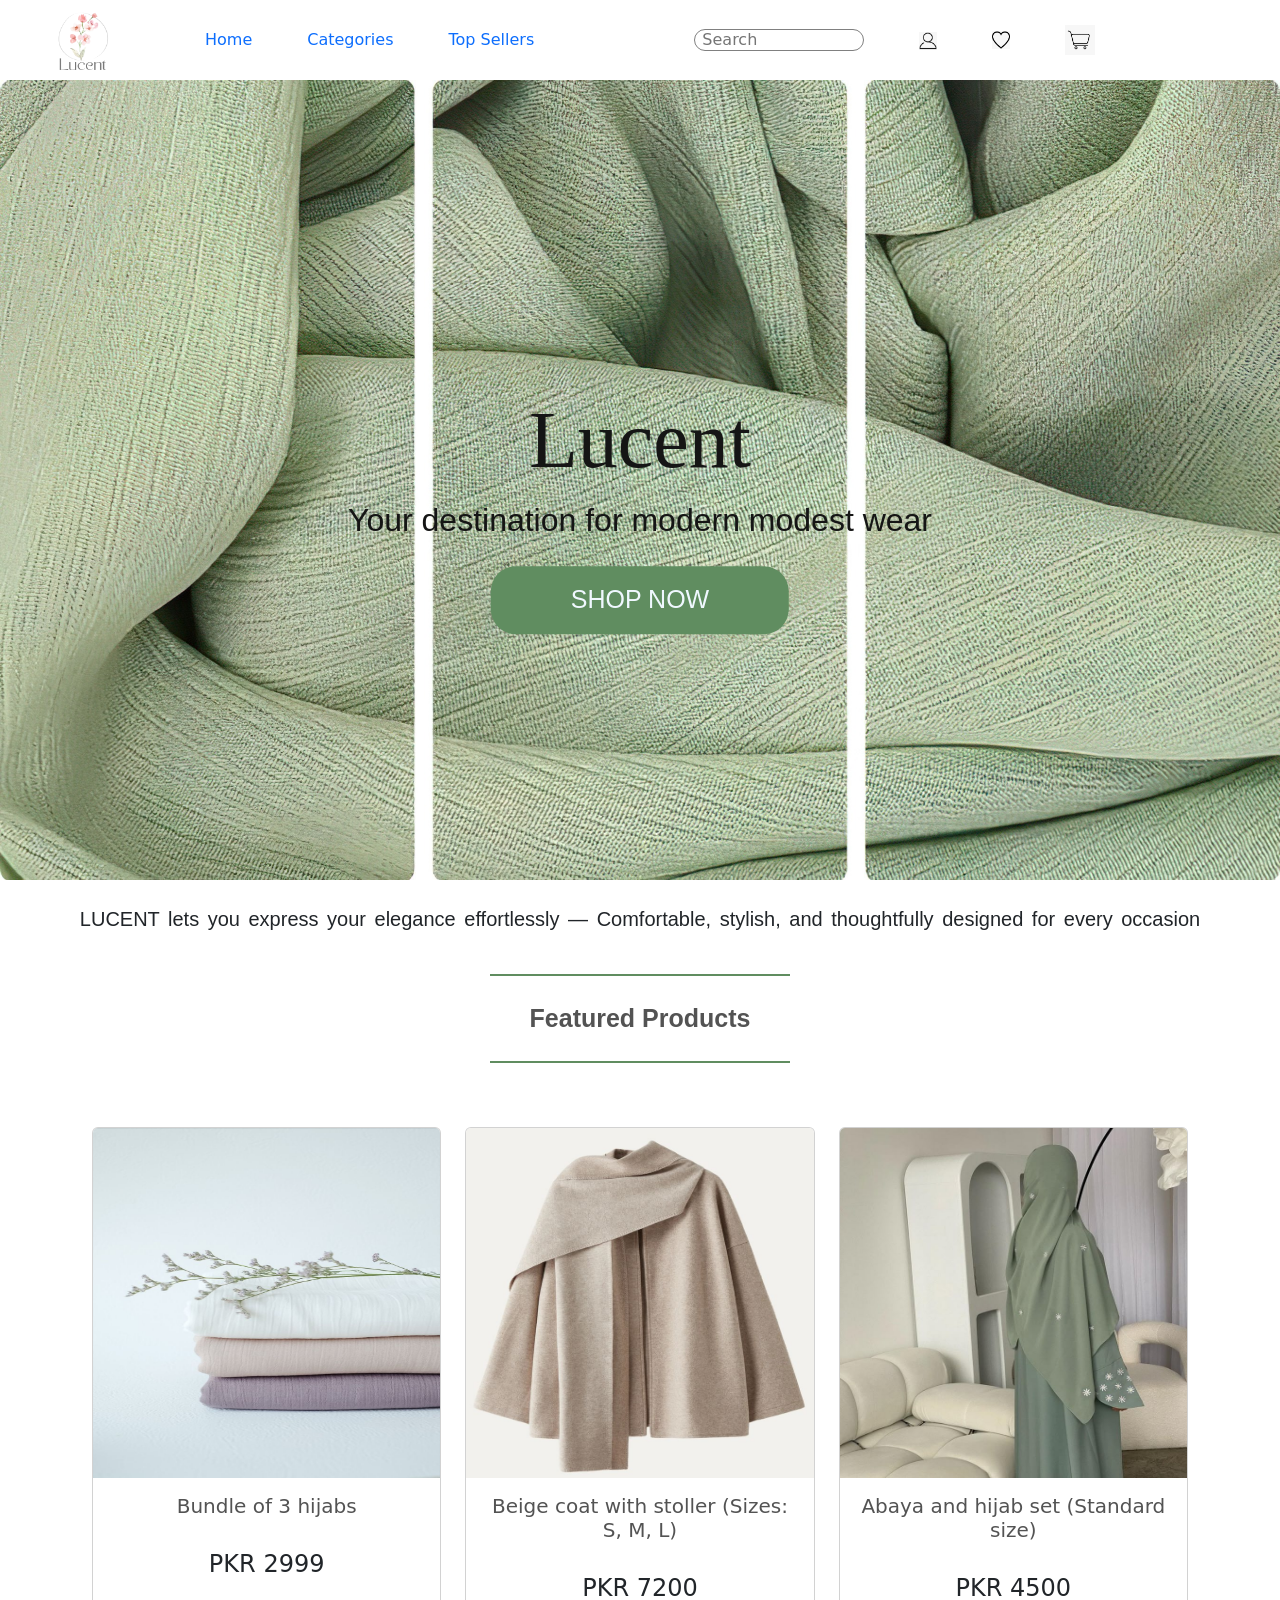
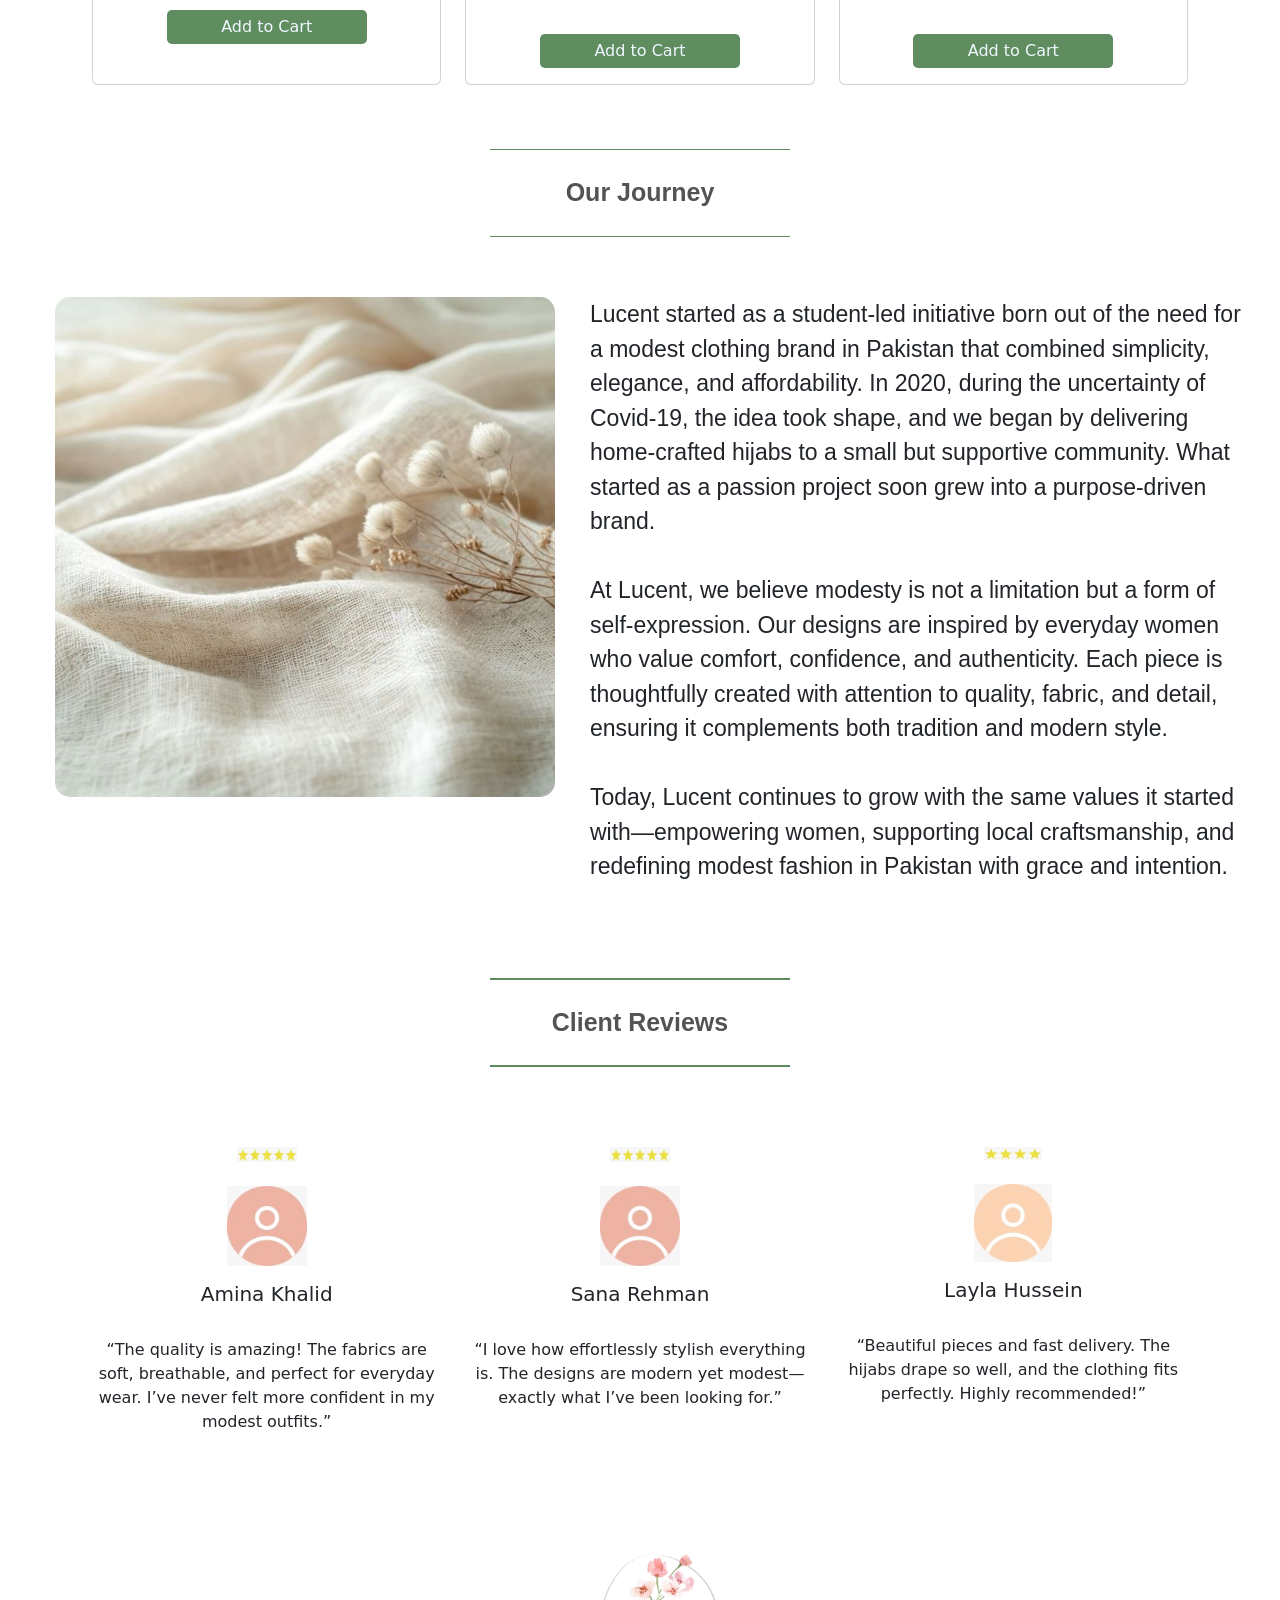
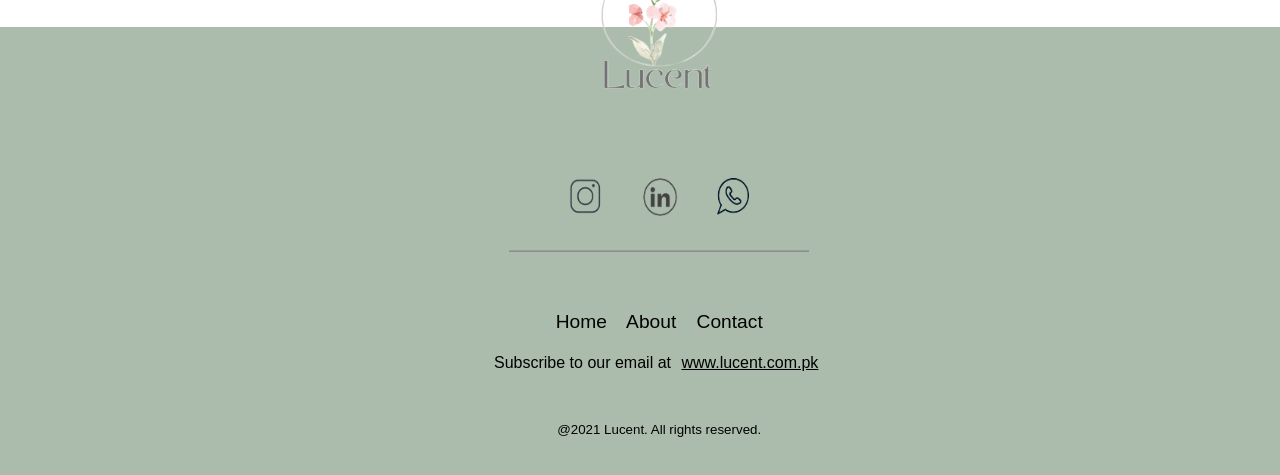
==== index.html @ 04e6137a "file name changed" ====
<!DOCTYPE html>
<html>

    <head>
        <meta name="viewport" content="width=device-width, initial-scale=1">
        <title>Lucent | Home</title>
        <link rel="stylesheet" href="css/homepage.css">
        <link rel="stylesheet" href="https://cdn.jsdelivr.net/npm/bootstrap@5.3.2/dist/css/bootstrap.min.css">
    </head>

    <header>
        <div class="header" >
            <img src="img/logo.jpeg" alt="logo" width="150" height="150">
            <div class="items"><a href="homepage.html">Home</a></div>
            <div class="items"><a href="categories2.html">Categories</a></div>
            <div class="items"><a href="topsellers.html">Top Sellers</a></div>
            <div style="width:50px;"></div>
            <input type="text" class="search_bar" placeholder=" Search">
            <a href="login.html"><img class="logo" src="img/account.jpeg" alt="account icon" width="18" height="18"></a>
            <img class="logo" src="img/favorites.jpeg" alt="favourites" width="18" height="18">
            <a href="cartpage.html"><img class="logo" src="img/cart.jpeg" alt="cart icon" width="30" height="30"></a>
        </div>
    </header>

    <body style="padding-top: 80px;">
        <div class="homepage_img">
            <img src="img/homepage.jpeg" alt="home page picture" width="100%" height="800">
            <div class="centered">Lucent</div>
            <div class="tagline">Your destination for modern modest wear</div>
            <button class="shop_now">SHOP NOW</button>
        </div>

        <br>
        <p class="p">LUCENT lets you express your elegance effortlessly — Comfortable, stylish, and thoughtfully designed for every occasion</p>
        <br>

        <div class="heading">
            <div class="line"></div><br>
            <p class="heading-text"><b>Featured Products</b></p><br>
            <div class="line"></div>
        </div>

        <div class="row row-cols-md-3 g-4" style="margin: 20px; height: 550px; padding: 60px; padding-top: 20px;">
          <div class="col">
            <div class="card h-100">
                <img src="img/hijab-bundle.jpeg" class="card-img-top" alt="img1" height="350px">
                <div class="card-body text-center">
                    <h5 class="card-title" style="text-align: center; color: rgb(83, 83, 83);">Bundle of 3 hijabs</h5><br>
                    <h4 class="card-text" style="text-align: center;">PKR 2999</h4><br>
                    <a href="cartpage.html">
                        <button class="button" >Add to Cart</button>
                    </a>
                </div>
            </div>
          </div>
          <div class="col">
            <div class="card h-100">
                <img src="img/coat.jpeg" class="card-img-top" alt="img2" height="350px">
                <div class="card-body text-center">
                    <h5 class="card-title" style="text-align: center; color: rgb(83, 83, 83);">Beige coat with stoller (Sizes: S, M, L)</h5><br>
                    <h4 class="card-text" style="text-align: center;">PKR 7200</h4><br>
                    <a href="cartpage.html">
                        <button class="button" >Add to Cart</button>
                    </a>
                </div>
            </div>
          </div>
          <div class="col">
            <div class="card h-100">
                <img src="img/abaya&hijab.jpeg" class="card-img-top" alt="img2" height="350px">
                <div class="card-body text-center">
                    <h5 class="card-title" style="text-align: center; color: rgb(83, 83, 83);">Abaya and hijab set (Standard size)</h5><br>
                    <h4 class="card-text" style="text-align: center;">PKR 4500</h4><br>
                    <a href="cartpage.html">
                        <button class="button" >Add to Cart</button>
                    </a>
                </div>
            </div>
          </div>
        </div>
        <br><br><br><br>

        <div class="heading">
            <div class="line"></div><br>
            <p class="heading-text"><b>Our Journey</b></p><br>
            <div class="line"></div>
        </div>

        <div class="journey">
            <img style="border-radius: 15px; margin-left: 30px;" src="img/about-us.jpeg" alt="img4" width="700px" height="500px">
            <div style="text-align: left; font-family: Arial, Helvetica, sans-serif; font-size: 23px; padding-left: 35px;">Lucent started as a student-led initiative born out of the need for a modest clothing brand in Pakistan that combined simplicity, elegance, and affordability. In 2020, during the uncertainty of Covid-19, the idea took shape, and we began by delivering home-crafted hijabs to a small but supportive community. What started as a passion project soon grew into a purpose-driven brand.
<br><br>At Lucent, we believe modesty is not a limitation but a form of self-expression. Our designs are inspired by everyday women who value comfort, confidence, and authenticity. Each piece is thoughtfully created with attention to quality, fabric, and detail, ensuring it complements both tradition and modern style.
<br><br>Today, Lucent continues to grow with the same values it started with—empowering women, supporting local craftsmanship, and redefining modest fashion in Pakistan with grace and intention.<br><br></div>
        </div>

        <div class="heading">
            <div class="line"></div><br>
            <p class="heading-text"><b>Client Reviews</b></p><br>
            <div class="line"></div>
        </div>

        <div style="padding: 60px; padding-left: 60px; padding-right: 60px; margin: 20px;" class="card-group text-center">
            <div style="align-items: center; border: none; border-right: 1px; height: 400px;" class="card">
                <img src="img/5-stars.jpeg" alt="5 stars" width= "60px" height="15px"><br>
                <img src="img/profile1.jpeg" alt="generic avatar" width="80px" height="80px">
                <div class="card-body">
                    <h5 class="card-title">Amina Khalid</h5><br>
                    <p class="card-text">“The quality is amazing! The fabrics are soft, breathable, and perfect for everyday wear. I’ve never felt more confident in my modest outfits.”</p>
                </div>
            </div>
            <div style="align-items: center; border: none; border-right: 1px; height: 400px;" class="card">
                <img src="img/5-stars.jpeg" alt="5 stars" width= "60px" height="15px"><br>
                <img src="img/profile2.jpeg" alt="generic avatar" width="80px" height="80px">
                <div class="card-body">
                    <h5 class="card-title">Sana Rehman</h5><br>
                    <p class="card-text">“I love how effortlessly stylish everything is. The designs are modern yet modest—exactly what I’ve been looking for.”</p>
                </div>
            </div>
            <div style="align-items: center; border: none; border-right: 1px; height: 400px;" class="card">
                <img src="img/4-stars.jpeg" alt="4 stars" width= "58px" height="13px"><br>
                <img src="img/profile3.jpeg" alt="generic avatar" width="78px" height="78px">
                <div class="card-body">
                    <h5 class="card-title">Layla Hussein</h5><br>
                    <p class="card-text">“Beautiful pieces and fast delivery. The hijabs drape so well, and the clothing fits perfectly. Highly recommended!”</p>
                </div>
            </div>
        </div>

        <div class="footer">
            <img class="footer-logo" src="img/logo.jpeg" alt="footer logo" width="350" height="350"><br><br>
            <img class="footer-icons" src="img/icons.png" alt="social media icons" width="180px" height="60">
            <img class="footer-line" src="img/horizontal-line.jpeg" width="300">
            <div style="font-size: larger; word-spacing: 15px;" class="footer-items">Home About Contact</div>
            <div style="top: 75%;" class="footer-items">Subscribe to our email at <button style="text-decoration: underline; border: none; background-color:rgb(172, 188, 172); border-radius: 12px;"> www.lucent.com.pk</button></div>
            <div style="top: 90%; font-size: smaller;" class="footer-items">@2021 Lucent. All rights reserved.</div>
        </div>

    </body>

</html>
---- css/homepage.css ----
.header {
    display: flex;
    position: fixed;
    z-index: 1000;
    background-color: white;
    top: 0px;
    margin: 0px;
    width: 100%;
    flex-direction: row;
    flex-wrap: nowrap;
    align-items: center;
    font-size: medium;
    height: 80px;
    gap: 55px;
}

a, a:visited {
    color: inherit;
    text-decoration: none !important; 
}

a:hover {
    cursor: pointer;
    text-decoration: underline;
}

.items:hover {
    cursor: pointer;
    text-decoration: underline;
}

.logo:hover {
    cursor: pointer;
    background-color: rgb(239, 238, 238);
    border-radius: 20%;
    border-color: rgb(239, 238, 238);
}

.search_bar {
    width: 170px;
    height: 22px;
    border-style: ridge;
    border-width: 1px;
    border-color: gray;
    border-radius: 15px;
}

.search_bar:focus {
    outline: auto;
    outline-width: 1px;
    outline-color: gray;
}

.homepage_img {
    display: flex;
    flex-direction: column;
    position: relative;
    align-items: center;
}

.centered {
    display: block;
    position: absolute;
    color: rgb(21, 21, 21);
    font-size: 80px;
    font-family: kalnia;
    top: 45%;
    left: 50%;
    transform: translate(-50%, -50%);
}

.tagline {
    position: absolute;
    color: rgb(21, 21, 21);
    font-size: 32px;
    font-family: Arial, Helvetica, sans-serif;
    top: 55%;
    left: 50%;
    transform: translate(-50%, -50%);
}

.shop_now {
    position: absolute;
    background-color: rgb(96, 141, 96);
    font-size: 25px;
    padding: 15px 80px;
    font-family: Arial, Helvetica, sans-serif;
    color: aliceblue;
    border: none;
    cursor: pointer;
    border-radius: 25px;
    top: 65%;
    left: 50%;
    transform: translate(-50%, -50%);
}

.shop_now:hover {
    cursor: pointer;
    background-color: rgb(194, 141, 141);
    color: white;
}

.button {
    border: none;
    padding: 5px; 
    width: 200px;
    color: aliceblue; 
    border-radius: 5px;
    background-color: rgb(96, 141, 96);
}

.button:hover {
    cursor: pointer;
    background-color: rgb(194, 141, 141);
    color: white;
}


.p {
    text-align: center;
    font-family: Arial, Helvetica, sans-serif;
    font-size: 20px;
    word-spacing: 3px;
}

.heading {
    width: 100%;
    align-items: center;
    text-align: center;
    margin: auto;
}

.line {
    display: block;
    margin: auto;
    background-color: rgb(96, 141, 96);
    height: 1.5px;
    width: 300px;
}

.heading-text {
    margin: auto;
    color: rgb(83, 83, 83);
    font-family: Arial, Helvetica, sans-serif;
    font-size: 25px;
}

.btn:hover {
    cursor: pointer;
    background-color: white;
    color: black;
}

.journey {
    display: flex;
    flex-direction: row;
    width: 100%;
    padding: 60px;
    padding-left: 25px;
    padding-right: 25px;
}

.card:hover {
    cursor: pointer;
    background-color: rgb(238, 238, 238);
}

.footer {
    position: relative;
    flex-direction: column;
    align-items: center;
    width: 100%;
    height: 100%;
    padding: 200px;
    background-color: rgb(172, 188, 172);
    color: black;
    font-family: Arial, Helvetica, sans-serif;
}

.footer-logo {
    display: flex;
    position: absolute;
    top: -2%;
    left: 50%;
    transform: translate(-50%, -50%);
}

.footer-icons {
    position: absolute;
    top: 38%;
    left: 51.5%;
    transform: translate(-50%, -50%);
}

.footer-items {
    position: absolute;
    text-align: center;
    font-size: medium;
    top: 66%;
    left: 51.5%;
    transform: translate(-50%, -50%);
}

.footer-line {
    position: absolute;
    top: 50%;
    left: 51.5%;
    transform: translate(-50%, -50%);
}
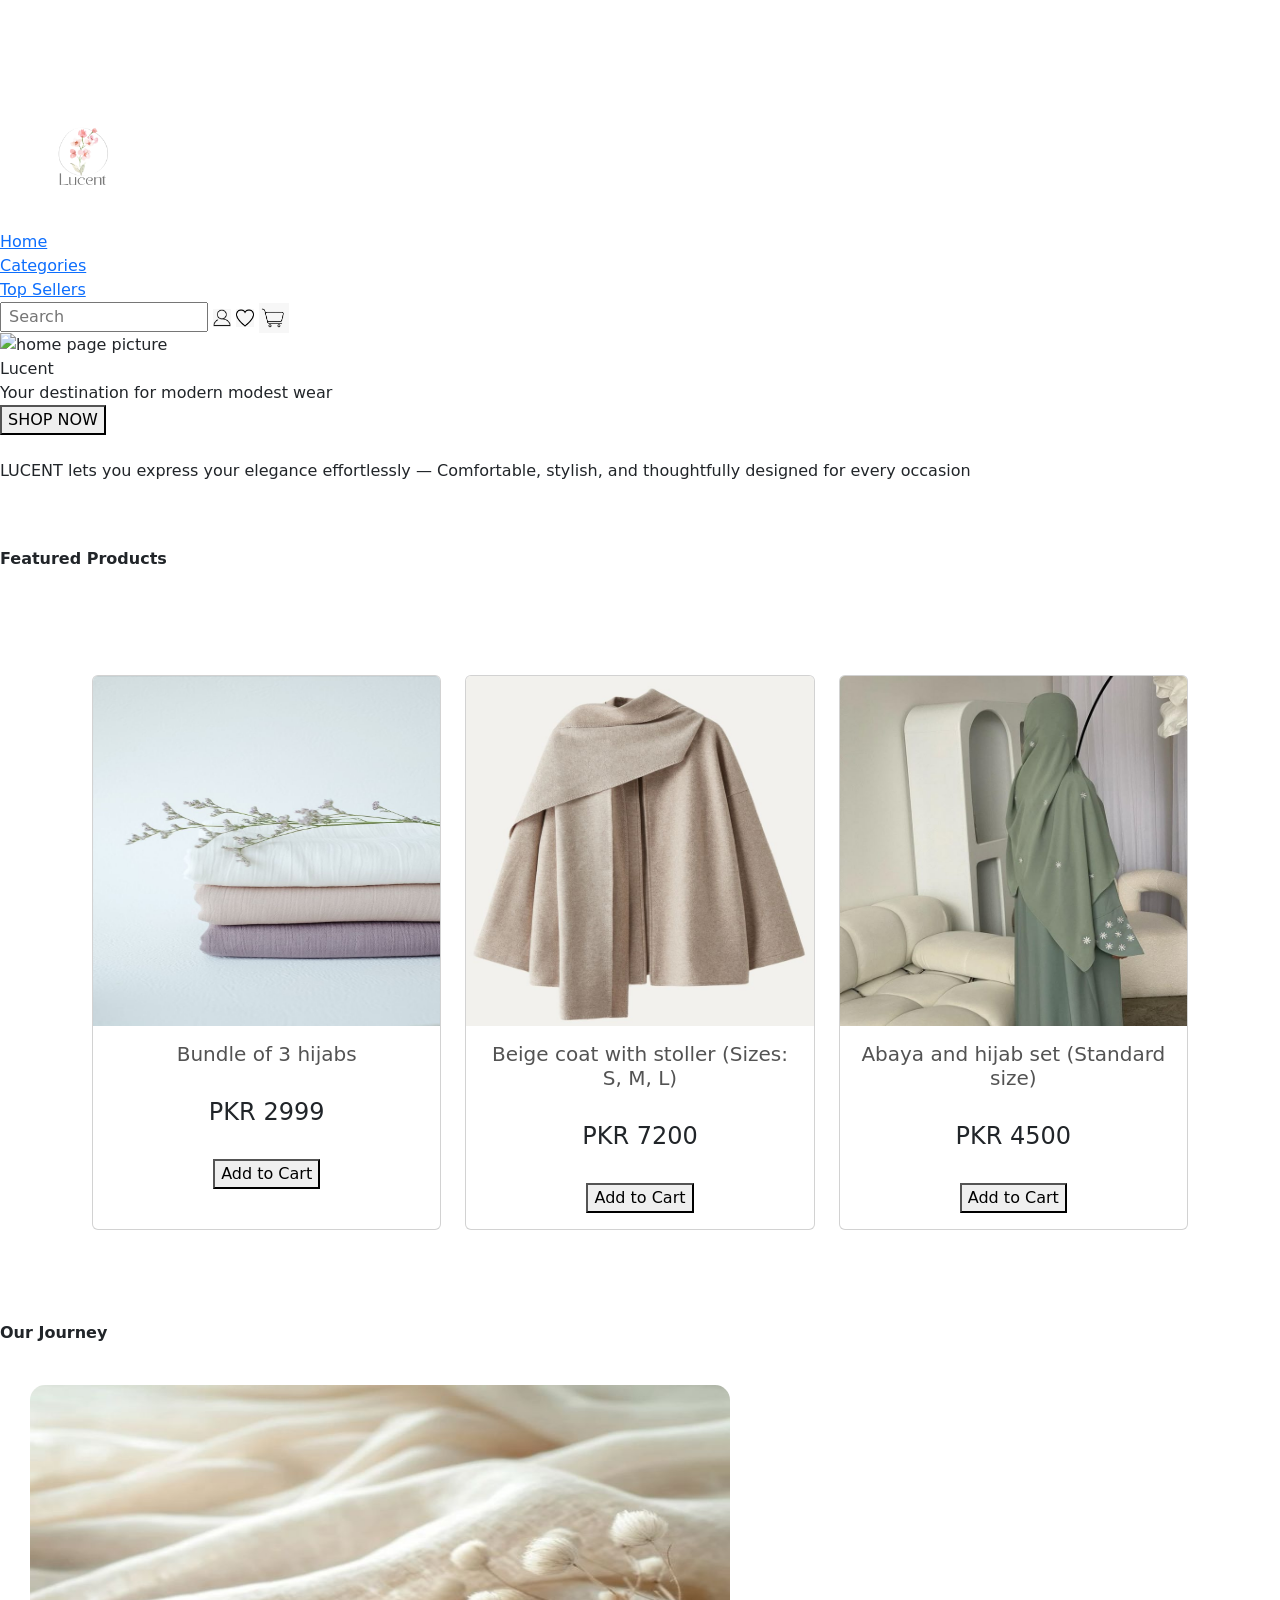
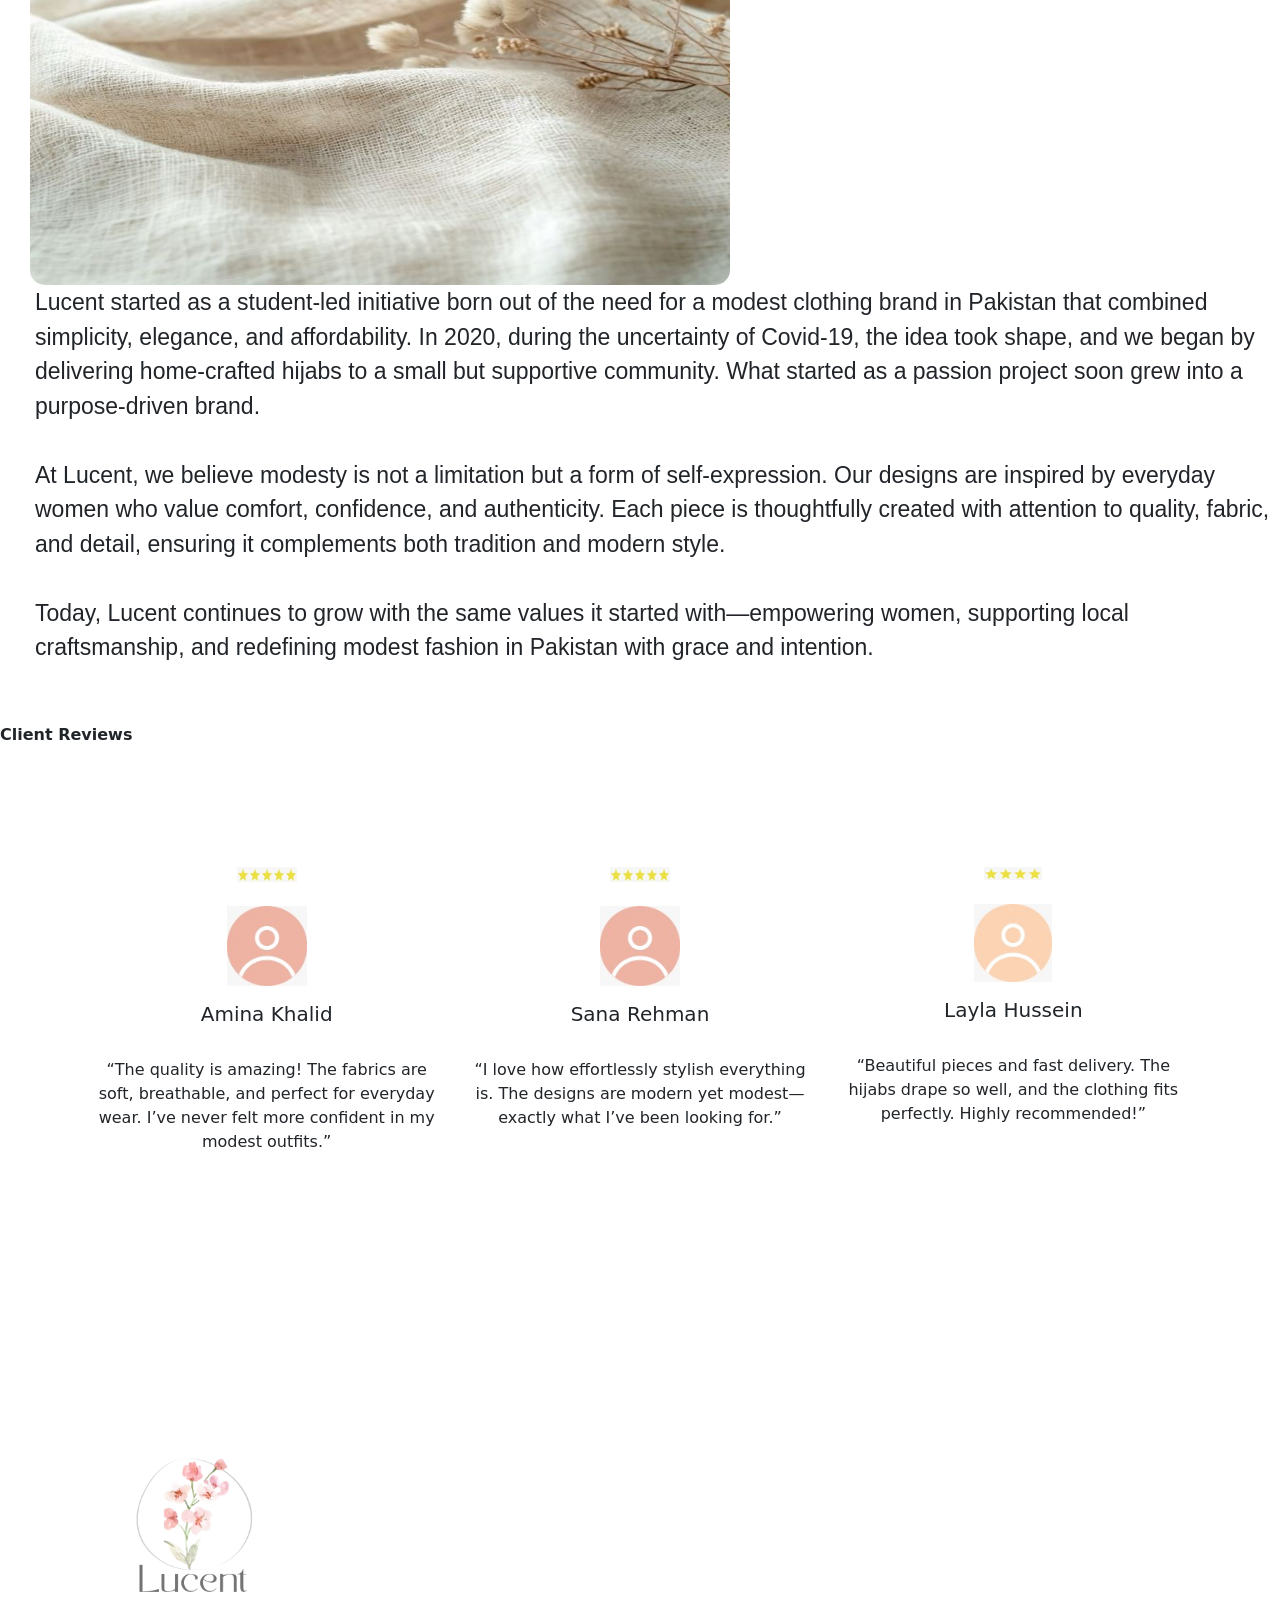
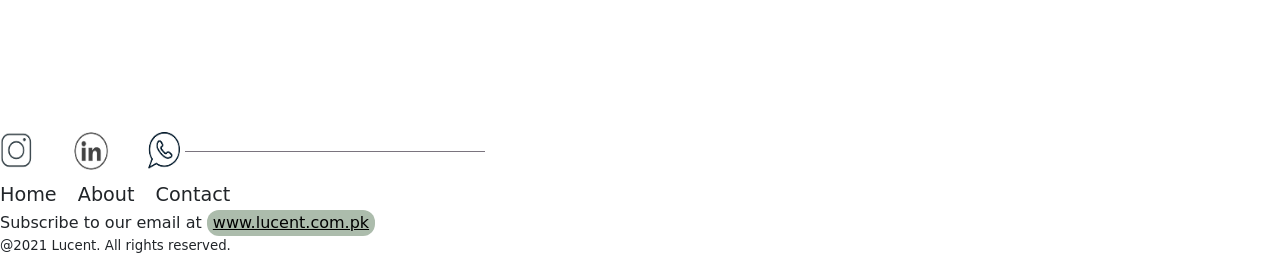
==== commit 399c3144: "changed header to match file name changes" ====
--- a/index.html
+++ b/index.html
@@ -4,14 +4,14 @@
     <head>
         <meta name="viewport" content="width=device-width, initial-scale=1">
         <title>Lucent | Home</title>
-        <link rel="stylesheet" href="css/homepage.css">
+        <link rel="stylesheet" href="css/index.css">
         <link rel="stylesheet" href="https://cdn.jsdelivr.net/npm/bootstrap@5.3.2/dist/css/bootstrap.min.css">
     </head>
 
     <header>
         <div class="header" >
             <img src="img/logo.jpeg" alt="logo" width="150" height="150">
-            <div class="items"><a href="homepage.html">Home</a></div>
+            <div class="items"><a href="index.html">Home</a></div>
             <div class="items"><a href="categories2.html">Categories</a></div>
             <div class="items"><a href="topsellers.html">Top Sellers</a></div>
             <div style="width:50px;"></div>
@@ -23,8 +23,8 @@
     </header>
 
     <body style="padding-top: 80px;">
-        <div class="homepage_img">
-            <img src="img/homepage.jpeg" alt="home page picture" width="100%" height="800">
+        <div class="index_img">
+            <img src="img/index.jpeg" alt="home page picture" width="100%" height="800">
             <div class="centered">Lucent</div>
             <div class="tagline">Your destination for modern modest wear</div>
             <button class="shop_now">SHOP NOW</button>
